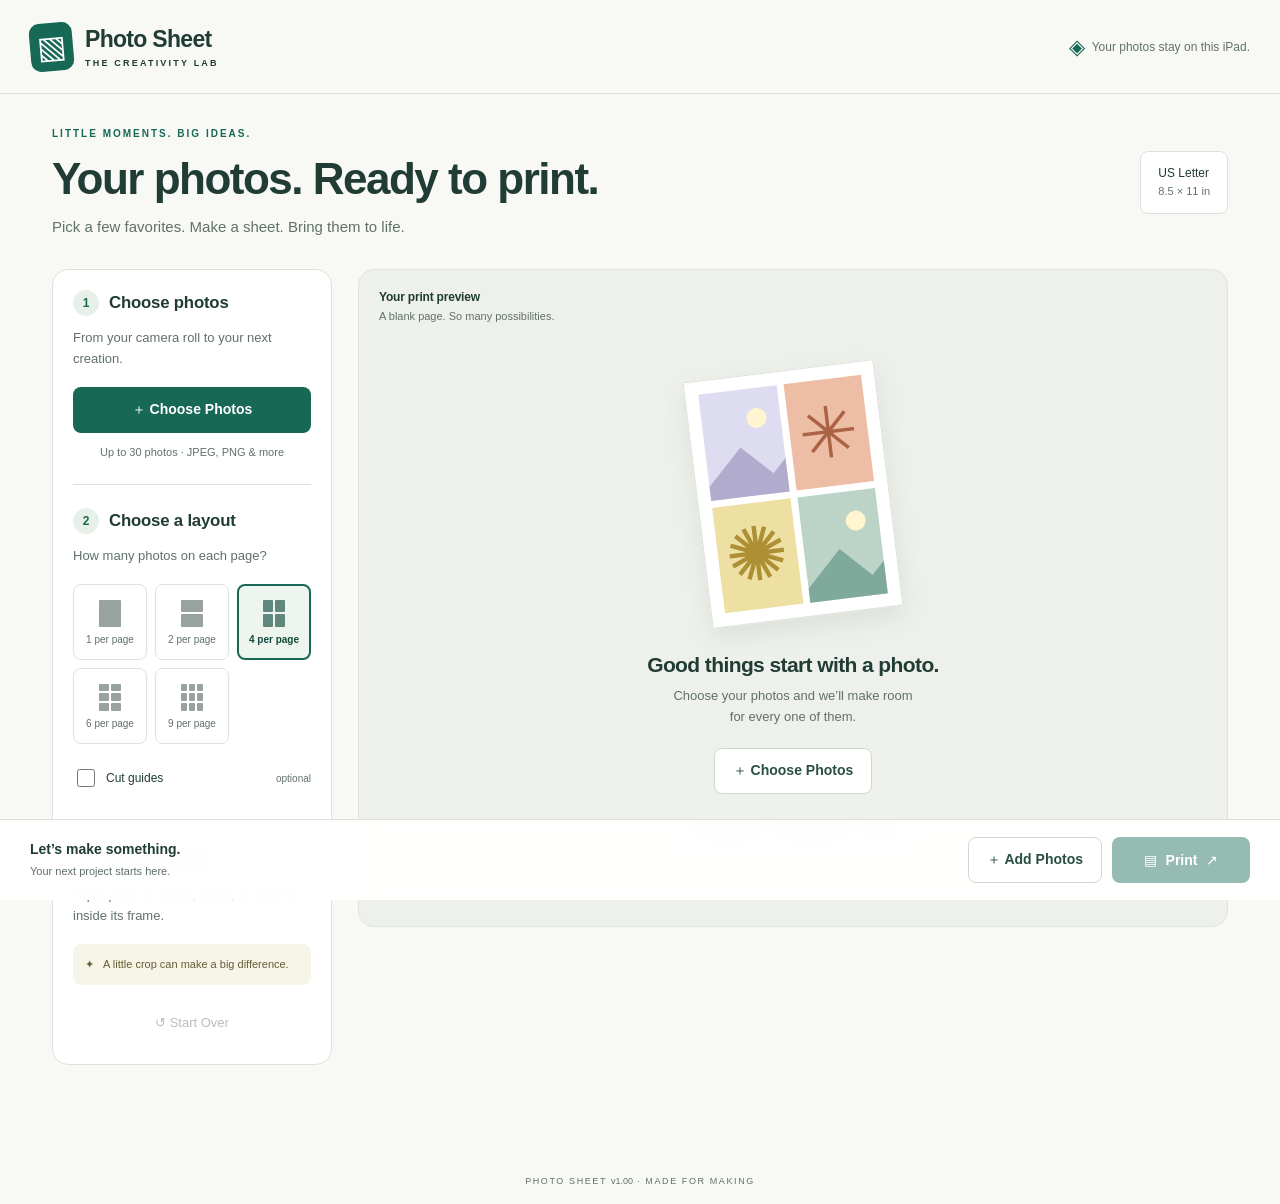
==== index.html @ 9c97450d "feat: Add private photo sheets for iPad printing - Add five Letter layouts with touch cropping, rota" ====
<!doctype html>
<html lang="en">
  <head>
    <meta charset="utf-8" />
    <meta name="viewport" content="width=device-width, initial-scale=1" />
    <meta name="theme-color" content="#176855" />
    <meta
      name="description"
      content="Pick your photos, make a sheet, and print. A private photo printing tool for the Creativity Lab."
    />
    <meta name="apple-mobile-web-app-capable" content="yes" />
    <meta name="apple-mobile-web-app-title" content="Photo Sheet" />
    <title>Photo Sheet · v1.00</title>
    <link rel="icon" href="icons/icon.svg" type="image/svg+xml" />
    <link rel="apple-touch-icon" href="icons/icon-192.png" />
    <link rel="manifest" href="manifest.webmanifest" />
    <link rel="stylesheet" href="style_v1.00.css" />
    <script type="module" src="app_v1.00.js"></script>
  </head>
  <body>
    <header class="app-header screen-only">
      <a class="brand" href="./" aria-label="Photo Sheet home"
        ><span class="brand-mark" aria-hidden="true">▧</span
        ><span
          >Photo Sheet<span class="brand-sub">THE CREATIVITY LAB</span></span
        ></a
      >
      <span class="privacy"
        ><span aria-hidden="true">◈</span> Your photos stay on this iPad.</span
      >
    </header>
    <main>
      <section class="intro screen-only">
        <div>
          <p class="eyebrow">LITTLE MOMENTS. BIG IDEAS.</p>
          <h1>Your photos. Ready to print.</h1>
          <p>Pick a few favorites. Make a sheet. Bring them to life.</p>
        </div>
        <span class="paper-badge">US Letter <span>8.5 × 11 in</span></span>
      </section>
      <div class="workspace">
        <aside class="controls screen-only" aria-label="Make your photo sheet">
          <section class="control-section">
            <h2><span class="step">1</span> Choose photos</h2>
            <p>From your camera roll to your next creation.</p>
            <button id="choose" class="button primary full">
              ＋ Choose Photos</button
            ><input
              id="photo-input"
              type="file"
              accept="image/*"
              multiple
              hidden
            />
            <p id="photo-count" class="small">
              Up to 30 photos · JPEG, PNG & more
            </p>
          </section>
          <section class="control-section">
            <h2><span class="step">2</span> Choose a layout</h2>
            <p>How many photos on each page?</p>
            <div
              id="layouts"
              class="layout-options"
              role="group"
              aria-label="Photos per page"
            ></div>
            <label class="toggle"
              ><input id="cut-guides" type="checkbox" /><span>Cut guides</span
              ><span class="optional">optional</span></label
            >
          </section>
          <section class="control-section last">
            <h2><span class="step">3</span> Make it yours</h2>
            <p>Tap a photo to rotate, zoom, or move it inside its frame.</p>
            <div class="tip">
              <span aria-hidden="true">✦</span
              ><span>A little crop can make a big difference.</span>
            </div>
          </section>
          <button id="reset" class="text-button full" disabled>
            ↺ Start Over
          </button>
        </aside>
        <section class="preview-area" aria-label="Print preview">
          <div class="preview-heading screen-only">
            <h2>Your print preview</h2>
            <span id="page-count">A blank page. So many possibilities.</span>
          </div>
          <div id="empty" class="empty-state screen-only">
            <div class="sample-sheet" aria-hidden="true">
              <div class="sample-photo lavender">
                <span class="sun"></span><span class="mountain"></span>
              </div>
              <div class="sample-photo peach">
                <span class="flower">✳</span>
              </div>
              <div class="sample-photo gold">
                <span class="scribble">✺</span>
              </div>
              <div class="sample-photo mint">
                <span class="sun"></span><span class="mountain"></span>
              </div>
            </div>
            <h2>Good things start with a photo.</h2>
            <p>
              Choose your photos and we’ll make room<br />for every one of them.
            </p>
            <button id="empty-choose" class="button secondary">
              ＋ Choose Photos
            </button>
            <div class="mini-steps">
              <span>1. Pick photos</span><span>2. Pick a layout</span
              ><span>3. Print</span>
            </div>
          </div>
          <div id="pages"></div>
          <p id="preview-note" class="preview-note screen-only" hidden>
            Tap any photo to adjust it. Blank spaces won’t print.
          </p>
        </section>
      </div>
      <p
        id="status"
        class="status screen-only"
        role="status"
        aria-live="polite"
      ></p>
    </main>
    <footer class="bottom-bar screen-only">
      <div>
        <strong id="ready-label">Let’s make something.</strong
        ><span id="ready-detail">Your next project starts here.</span>
      </div>
      <div class="footer-actions">
        <button id="add" class="button secondary">＋ Add Photos</button
        ><button id="print" class="button primary" disabled>
          <span aria-hidden="true">▤</span> Print
          <span aria-hidden="true">↗</span>
        </button>
      </div>
    </footer>
    <div class="version screen-only">
      PHOTO SHEET <span>v1.00</span> · MADE FOR MAKING
    </div>
    <dialog
      id="editor"
      aria-labelledby="editor-title"
      aria-describedby="editor-help"
    >
      <div class="editor-header">
        <div>
          <p class="eyebrow">MAKE IT YOURS</p>
          <h2 id="editor-title">Adjust photo</h2>
        </div>
        <button id="done" class="button primary" autofocus>Done ✓</button>
      </div>
      <p id="editor-help">
        Drag to move. Pinch to zoom. Or use the buttons below.
      </p>
      <div class="editor-stage">
        <div
          id="edit-frame"
          class="photo-frame"
          tabindex="0"
          role="img"
          aria-label="Photo crop. Use arrow keys to move the photo; plus or minus to zoom."
        ></div>
      </div>
      <div class="edit-tools">
        <button id="rotate" class="button secondary">↻ Rotate</button>
        <div class="zoom-controls">
          <button id="zoom-out" class="button secondary" aria-label="Zoom out">
            −</button
          ><label for="zoom">Zoom <output id="zoom-value">100%</output></label
          ><input
            id="zoom"
            type="range"
            min="1"
            max="4"
            step="0.05"
            value="1"
          /><button id="zoom-in" class="button secondary" aria-label="Zoom in">
            ＋
          </button>
        </div>
      </div>
      <div
        class="pan-controls"
        role="group"
        aria-label="Move photo inside frame"
      >
        <span>Move photo</span
        ><button
          class="button secondary"
          data-pan="-1,0"
          aria-label="Move photo left"
        >
          ←</button
        ><button
          class="button secondary"
          data-pan="0,-1"
          aria-label="Move photo up"
        >
          ↑</button
        ><button
          class="button secondary"
          data-pan="0,1"
          aria-label="Move photo down"
        >
          ↓</button
        ><button
          class="button secondary"
          data-pan="1,0"
          aria-label="Move photo right"
        >
          →
        </button>
      </div>
      <div class="editor-bottom">
        <div class="order-controls">
          <span id="order-label">Photo 1</span
          ><button id="earlier" class="button secondary">← Earlier</button
          ><button id="later" class="button secondary">Later →</button>
        </div>
        <button id="reset-crop" class="text-button">Reset crop</button
        ><button id="remove" class="text-button danger">⌫ Remove photo</button>
      </div>
    </dialog>
    <dialog id="reset-dialog" aria-labelledby="reset-title">
      <h2 id="reset-title">Start a new sheet?</h2>
      <p>
        This clears the photos and edits from this sheet.<br />Your original
        photos stay in your library.
      </p>
      <div class="confirm-actions">
        <button id="cancel-reset" class="button secondary" autofocus>
          Keep my sheet</button
        ><button id="confirm-reset" class="button primary">Start Over</button>
      </div>
    </dialog>
    <noscript
      ><p class="status">
        Turn on JavaScript in Safari to make a photo sheet.
      </p></noscript
    >
  </body>
</html>
---- style_v1.00.css ----
:root {
  font-family:
    ui-sans-serif,
    -apple-system,
    BlinkMacSystemFont,
    "Segoe UI",
    sans-serif;
  color: #203c35;
  background: #f8f9f5;
  font-synthesis: none;
  --accent: #176855;
  --muted: #61706a;
  --line: #dce3dc;
}
* {
  box-sizing: border-box;
}
body {
  margin: 0;
}
button,
input {
  font: inherit;
}
button,
a,
input {
  -webkit-tap-highlight-color: transparent;
}
button {
  cursor: pointer;
}
button:disabled {
  cursor: default;
  opacity: 0.45;
}
button:focus-visible,
a:focus-visible,
input:focus-visible,
[tabindex]:focus-visible {
  outline: 3px solid #98680a;
  outline-offset: 4px;
}
button {
  touch-action: manipulation;
}
h1,
h2,
p {
  margin-top: 0;
}
h1 {
  font-size: clamp(1.9rem, 3.6vw, 2.75rem);
  letter-spacing: -1.5px;
  margin-bottom: 12px;
  line-height: 1.12;
}
h2 {
  font-size: 1.05rem;
  letter-spacing: -0.2px;
}
p {
  line-height: 1.6;
  color: var(--muted);
}
[hidden] {
  display: none !important;
}
.app-header {
  height: 94px;
  max-width: 1320px;
  margin: auto;
  padding: 0 42px;
  display: flex;
  align-items: center;
  justify-content: space-between;
  border-bottom: 1px solid var(--line);
}
.brand {
  display: flex;
  gap: 12px;
  align-items: center;
  color: inherit;
  text-decoration: none;
  font-size: 23px;
  font-weight: 750;
  letter-spacing: -0.7px;
}
.brand-mark {
  width: 43px;
  height: 48px;
  border-radius: 10px;
  background: var(--accent);
  color: white;
  display: grid;
  place-items: center;
  font-size: 31px;
  transform: rotate(-5deg);
}
.brand-sub {
  display: block;
  font-size: 9px;
  letter-spacing: 2.2px;
  margin-top: 5px;
  font-weight: 650;
}
.privacy {
  font-size: 12px;
  color: var(--muted);
  display: flex;
  gap: 7px;
  align-items: center;
}
.privacy > span {
  color: var(--accent);
  font-size: 21px;
}
main {
  max-width: 1236px;
  margin: auto;
  padding: 42px 0 0;
}
.intro {
  display: flex;
  justify-content: space-between;
  align-items: center;
  margin-bottom: 30px;
}
.intro p:last-child {
  margin-bottom: 0;
  font-size: 15px;
}
.eyebrow {
  font-size: 10px;
  font-weight: 750;
  letter-spacing: 2px;
  color: var(--accent);
  margin-bottom: 12px;
}
.paper-badge {
  font-size: 12px;
  border: 1px solid var(--line);
  padding: 12px 17px;
  border-radius: 8px;
  background: white;
  line-height: 1.6;
}
.paper-badge span {
  display: block;
  color: var(--muted);
  font-size: 11px;
}
.workspace {
  display: grid;
  grid-template-columns: 300px minmax(0, 1fr);
  gap: 26px;
  align-items: start;
}
.controls {
  background: white;
  border: 1px solid var(--line);
  border-radius: 16px;
  padding: 24px;
}
.control-section {
  border-bottom: 1px solid var(--line);
  padding-bottom: 23px;
  margin-bottom: 23px;
}
.control-section h2 {
  display: flex;
  align-items: center;
  gap: 10px;
  margin-bottom: 12px;
}
.step {
  background: #e7f1e9;
  color: var(--accent);
  border-radius: 50%;
  width: 26px;
  height: 26px;
  display: inline-grid;
  place-items: center;
  font-size: 12px;
}
.control-section p {
  font-size: 13px;
  margin-bottom: 17px;
}
.button {
  border: 1px solid transparent;
  min-height: 46px;
  border-radius: 8px;
  padding: 11px 18px;
  font-weight: 650;
  font-size: 14px;
  display: inline-flex;
  align-items: center;
  justify-content: center;
  gap: 9px;
}
.primary {
  color: white;
  background: var(--accent);
}
.primary:hover:not(:disabled) {
  background: #0e5343;
}
.secondary {
  background: white;
  color: #294e42;
  border-color: #cdd9d1;
}
.secondary:hover:not(:disabled) {
  background: #f0f6f0;
}
.full {
  width: 100%;
}
.small {
  font-size: 11px !important;
  text-align: center;
  margin: 11px 0 0 !important;
}
.layout-options {
  display: grid;
  grid-template-columns: repeat(3, 1fr);
  gap: 8px;
}
.layout-option {
  border: 1px solid #dce3dc;
  border-radius: 8px;
  background: white;
  color: var(--muted);
  min-height: 76px;
  font-size: 10px;
  padding: 10px 3px;
  display: flex;
  flex-direction: column;
  gap: 7px;
  align-items: center;
  justify-content: center;
}
.layout-option[aria-pressed="true"] {
  border: 2px solid var(--accent);
  background: #edf5ee;
  color: #124b3d;
  font-weight: 750;
  padding: 9px 2px;
}
.layout-icon {
  display: grid;
  width: 22px;
  height: 27px;
  gap: 2px;
}
.layout-icon i {
  background: currentColor;
  opacity: 0.65;
  border-radius: 1px;
}
.toggle {
  display: flex;
  align-items: center;
  gap: 8px;
  min-height: 44px;
  margin-top: 12px;
  font-size: 12px;
  cursor: pointer;
}
.toggle input {
  accent-color: var(--accent);
  width: 18px;
  height: 18px;
}
.optional {
  margin-left: auto;
  color: var(--muted);
  font-size: 10px;
}
.last {
  border-bottom: 0;
  margin-bottom: 5px;
  padding-bottom: 10px;
}
.tip {
  background: #f7f4e8;
  padding: 12px;
  border-radius: 8px;
  font-size: 11px;
  color: #665c36;
  display: flex;
  gap: 9px;
  line-height: 1.6;
}
.text-button {
  border: 0;
  background: transparent;
  color: var(--muted);
  min-height: 44px;
  padding: 10px;
  font-size: 13px;
}
.text-button:hover {
  color: var(--accent);
  text-decoration: underline;
}
.preview-area {
  background: #eef1eb;
  border: 1px solid #e0e5dd;
  border-radius: 16px;
  padding: 22px 28px;
  min-height: 666px;
}
.preview-heading {
  display: flex;
  justify-content: space-between;
  align-items: center;
  gap: 12px;
  margin-bottom: 18px;
}
.preview-heading h2 {
  font-size: 12px;
  margin: 0;
}
.preview-heading > span {
  font-size: 11px;
  color: var(--muted);
}
.empty-state {
  text-align: center;
  padding-top: 25px;
}
.sample-sheet {
  margin: 5px auto 35px;
  background: white;
  width: 192px;
  height: 248px;
  padding: 13px;
  display: grid;
  grid-template-columns: 1fr 1fr;
  grid-template-rows: 1fr 1fr;
  gap: 7px;
  transform: rotate(-7deg);
  box-shadow: 0 10px 25px #284d3c18;
  border: 1px solid #dde2d9;
}
.sample-photo {
  position: relative;
  overflow: hidden;
  display: grid;
  place-items: center;
}
.lavender {
  background: #dedcf0;
  color: #b1accd;
}
.peach {
  background: #edbea5;
  color: #ab6245;
}
.gold {
  background: #eee0a3;
  color: #ad8f36;
}
.mint {
  background: #bbd4c7;
  color: #7fa99a;
}
.sun {
  position: absolute;
  width: 20px;
  height: 20px;
  border-radius: 50%;
  background: #fff5d1;
  top: 19%;
  right: 17%;
}
.mountain {
  width: 95px;
  height: 95px;
  position: absolute;
  background: currentColor;
  transform: rotate(45deg);
  bottom: -65px;
  left: -12px;
  box-shadow: 42px -25px 0 0 currentColor;
}
.flower {
  font-size: 71px;
  line-height: 1;
}
.scribble {
  font-size: 75px;
  line-height: 1;
}
.empty-state h2 {
  font-size: 21px;
  letter-spacing: -0.6px;
  margin-bottom: 9px;
}
.empty-state p {
  font-size: 13px;
  margin-bottom: 20px;
}
.mini-steps {
  display: flex;
  justify-content: center;
  gap: 20px;
  font-size: 10px;
  color: var(--muted);
  margin: 28px 0 15px;
}
.sheet-wrapper {
  max-width: 680px;
  margin: 0 auto 24px;
}
.page-label {
  font-size: 11px;
  color: var(--muted);
  margin: 16px 0 9px;
  display: flex;
  justify-content: space-between;
}
.sheet {
  position: relative;
  width: 100%;
  aspect-ratio: 8.5/11;
  background: white;
  box-shadow: 0 3px 15px #263c301a;
}
.photo-frame {
  position: absolute;
  overflow: hidden;
  background: transparent;
  border: 0;
  padding: 0;
  border-radius: 0;
  isolation: isolate;
}
.sheet .photo-frame {
  background: #f0f1ee;
  cursor: pointer;
}
.sheet .photo-frame:hover {
  outline: 3px solid var(--accent);
  outline-offset: 2px;
  z-index: 1;
}
.photo-frame img {
  position: absolute;
  max-width: none;
  object-fit: fill;
  transform-origin: center;
  user-select: none;
  -webkit-user-select: none;
  -webkit-user-drag: none;
  pointer-events: none;
  image-orientation: from-image;
}
.photo-number {
  position: absolute;
  bottom: 8px;
  left: 8px;
  background: #153c32e8;
  color: white;
  font-size: 11px;
  padding: 4px 7px;
  border-radius: 5px;
  pointer-events: none;
}
.cut-guide {
  position: absolute;
  pointer-events: none;
  border: 0;
  border-color: #a1a1a1;
  border-style: dashed;
}
.preview-note {
  text-align: center;
  font-size: 11px;
  margin: 5px 0;
}
.status {
  font-size: 13px;
  min-height: 22px;
  margin: 14px 0;
  padding: 0 8px;
}
.status:empty {
  min-height: 0;
  margin: 12px 0;
}
.bottom-bar {
  position: sticky;
  bottom: 0;
  z-index: 5;
  background: #fffffff2;
  backdrop-filter: blur(12px);
  border-top: 1px solid var(--line);
  padding: 17px max(30px, calc((100vw - 1236px) / 2));
  display: flex;
  align-items: center;
  justify-content: space-between;
  gap: 15px;
  padding-bottom: max(17px, env(safe-area-inset-bottom));
}
.bottom-bar strong {
  display: block;
  font-size: 14px;
  margin-bottom: 4px;
}
.bottom-bar span:not(button span) {
  font-size: 11px;
  color: var(--muted);
}
.footer-actions {
  display: flex;
  gap: 10px;
}
.footer-actions #print {
  min-width: 138px;
}
.version {
  text-align: center;
  font-size: 9px;
  color: var(--muted);
  letter-spacing: 1.6px;
  padding: 18px;
}
.version span {
  letter-spacing: 0;
}
dialog {
  border: 1px solid var(--line);
  border-radius: 18px;
  padding: 25px;
  color: #203c35;
  background: #fbfcf9;
  width: min(760px, calc(100% - 24px));
  max-height: calc(100dvh - 24px);
  overflow: auto;
  box-shadow: 0 20px 90px #142d3533;
}
dialog::backdrop {
  background: #102f2ba6;
  backdrop-filter: blur(4px);
}
.editor-header {
  display: flex;
  justify-content: space-between;
  align-items: center;
  gap: 12px;
}
.editor-header h2 {
  font-size: 24px;
  margin: 0;
}
.editor-header .eyebrow {
  margin-bottom: 6px;
}
#editor-help {
  font-size: 12px;
  margin: 12px 0;
}
.editor-stage {
  height: 330px;
  display: flex;
  justify-content: center;
  align-items: center;
  background: #e8ede6;
  border-radius: 10px;
  padding: 14px;
}
#edit-frame {
  position: relative;
  touch-action: none;
  background: #fff;
  box-shadow: 0 1px 8px #1233;
  cursor: grab;
}
#edit-frame:active {
  cursor: grabbing;
}
.edit-tools {
  display: flex;
  align-items: center;
  gap: 16px;
  margin-top: 16px;
  flex-wrap: wrap;
}
.zoom-controls {
  display: flex;
  align-items: center;
  gap: 10px;
  flex: 1;
}
.zoom-controls label {
  font-size: 11px;
  min-width: 42px;
}
.zoom-controls output {
  display: block;
  color: var(--muted);
}
#zoom {
  width: 100%;
  min-width: 60px;
  height: 44px;
  accent-color: var(--accent);
}
.pan-controls {
  display: flex;
  gap: 7px;
  align-items: center;
  margin: 12px 0;
  font-size: 12px;
}
.pan-controls > span {
  margin-right: 8px;
}
.pan-controls button {
  padding: 8px;
  min-width: 44px;
}
.editor-bottom {
  border-top: 1px solid var(--line);
  padding-top: 14px;
  display: flex;
  align-items: center;
  gap: 8px;
  flex-wrap: wrap;
}
.order-controls {
  display: flex;
  align-items: center;
  gap: 7px;
  margin-right: auto;
}
.order-controls > span {
  font-size: 11px;
}
.order-controls .button {
  font-size: 12px;
  padding: 10px;
}
.danger {
  color: #a03730;
}
.confirm-actions {
  display: flex;
  justify-content: flex-end;
  gap: 10px;
}
#reset-dialog {
  max-width: 470px;
}
#reset-dialog h2 {
  font-size: 23px;
}
#reset-dialog p {
  font-size: 14px;
}
@media (max-width: 1300px) {
  main {
    padding: 32px 30px 0;
  }
  .app-header {
    padding: 0 30px;
  }
  .workspace {
    grid-template-columns: 280px minmax(0, 1fr);
  }
  .controls {
    padding: 20px;
  }
  .preview-area {
    padding: 20px;
    min-height: 658px;
  }
  .preview-heading {
    align-items: flex-start;
    flex-direction: column;
    gap: 6px;
  }
}
@media (max-width: 760px) {
  .app-header {
    height: 80px;
    padding: 0 20px;
  }
  .brand {
    font-size: 21px;
  }
  .privacy {
    max-width: 135px;
    line-height: 1.5;
    font-size: 10px;
  }
  .privacy > span {
    display: none;
  }
  main {
    padding: 28px 16px 0;
  }
  .intro {
    margin-bottom: 24px;
  }
  .paper-badge {
    display: none;
  }
  .intro p:last-child {
    font-size: 13px;
  }
  .workspace {
    grid-template-columns: 1fr;
    gap: 18px;
  }
  .controls {
    padding: 20px;
  }
  .control-section {
    margin-bottom: 18px;
    padding-bottom: 18px;
  }
  .control-section.last {
    display: none;
  }
  .layout-options {
    grid-template-columns: repeat(5, 1fr);
  }
  .layout-option {
    font-size: 10px;
  }
  .toggle {
    margin-bottom: -10px;
  }
  .preview-area {
    min-height: 520px;
    padding: 18px;
  }
  .preview-heading {
    flex-direction: row;
  }
  .preview-heading > span {
    text-align: right;
    max-width: 145px;
  }
  .empty-state {
    padding-top: 5px;
  }
  .sample-sheet {
    width: 148px;
    height: 192px;
    margin-bottom: 25px;
  }
  .empty-state h2 {
    font-size: 19px;
  }
  .mini-steps {
    gap: 12px;
  }
  .bottom-bar {
    padding: 13px 16px;
    padding-bottom: max(13px, env(safe-area-inset-bottom));
  }
  .bottom-bar > div:first-child {
    display: none;
  }
  .footer-actions {
    width: 100%;
  }
  .footer-actions .button {
    flex: 1;
  }
  .version {
    font-size: 8px;
  }
  .editor-stage {
    height: 280px;
  }
  dialog {
    padding: 18px;
  }
  .zoom-controls {
    gap: 7px;
  }
  .zoom-controls .button {
    padding: 10px;
  }
  .edit-tools {
    gap: 10px;
  }
  .order-controls {
    width: 100%;
    justify-content: space-between;
  }
  .editor-bottom .text-button {
    flex: 1;
  }
  .pan-controls {
    justify-content: center;
  }
  .pan-controls > span {
    font-size: 11px;
  }
  .editor-header h2 {
    font-size: 21px;
  }
}
@media (max-height: 650px) and (min-width: 761px) {
  .editor-stage {
    height: 230px;
  }
  dialog {
    padding: 18px;
  }
  .editor-header h2 {
    font-size: 20px;
  }
  .pan-controls {
    margin: 8px 0;
  }
  .editor-bottom {
    padding-top: 8px;
  }
}
@page {
  size: letter portrait;
  margin: 0;
}
@media print {
  html,
  body {
    margin: 0 !important;
    padding: 0 !important;
    width: 8.5in;
    background: white !important;
  }
  body {
    color: black;
    print-color-adjust: exact;
    -webkit-print-color-adjust: exact;
  }
  .screen-only,
  dialog,
  dialog::backdrop,
  noscript {
    display: none !important;
  }
  main,
  .workspace,
  .preview-area,
  #pages {
    display: block !important;
    width: 8.5in !important;
    max-width: none !important;
    margin: 0 !important;
    padding: 0 !important;
    border: 0 !important;
    border-radius: 0 !important;
    background: white !important;
    box-shadow: none !important;
  }
  .sheet-wrapper {
    display: block;
    width: 8.5in;
    height: 11in;
    margin: 0 !important;
    max-width: none;
    break-inside: avoid;
    page-break-inside: avoid;
    break-after: page;
    page-break-after: always;
  }
  .sheet-wrapper:last-child {
    break-after: auto;
    page-break-after: auto;
  }
  .sheet {
    width: 8.5in;
    height: 11in;
    aspect-ratio: auto;
    box-shadow: none;
    margin: 0;
    overflow: hidden;
  }
  .sheet .photo-frame {
    background: transparent;
    outline: none !important;
    box-shadow: none;
  }
  .photo-frame img {
    visibility: visible;
  }
  .cut-guide {
    border-color: #888;
  }
}
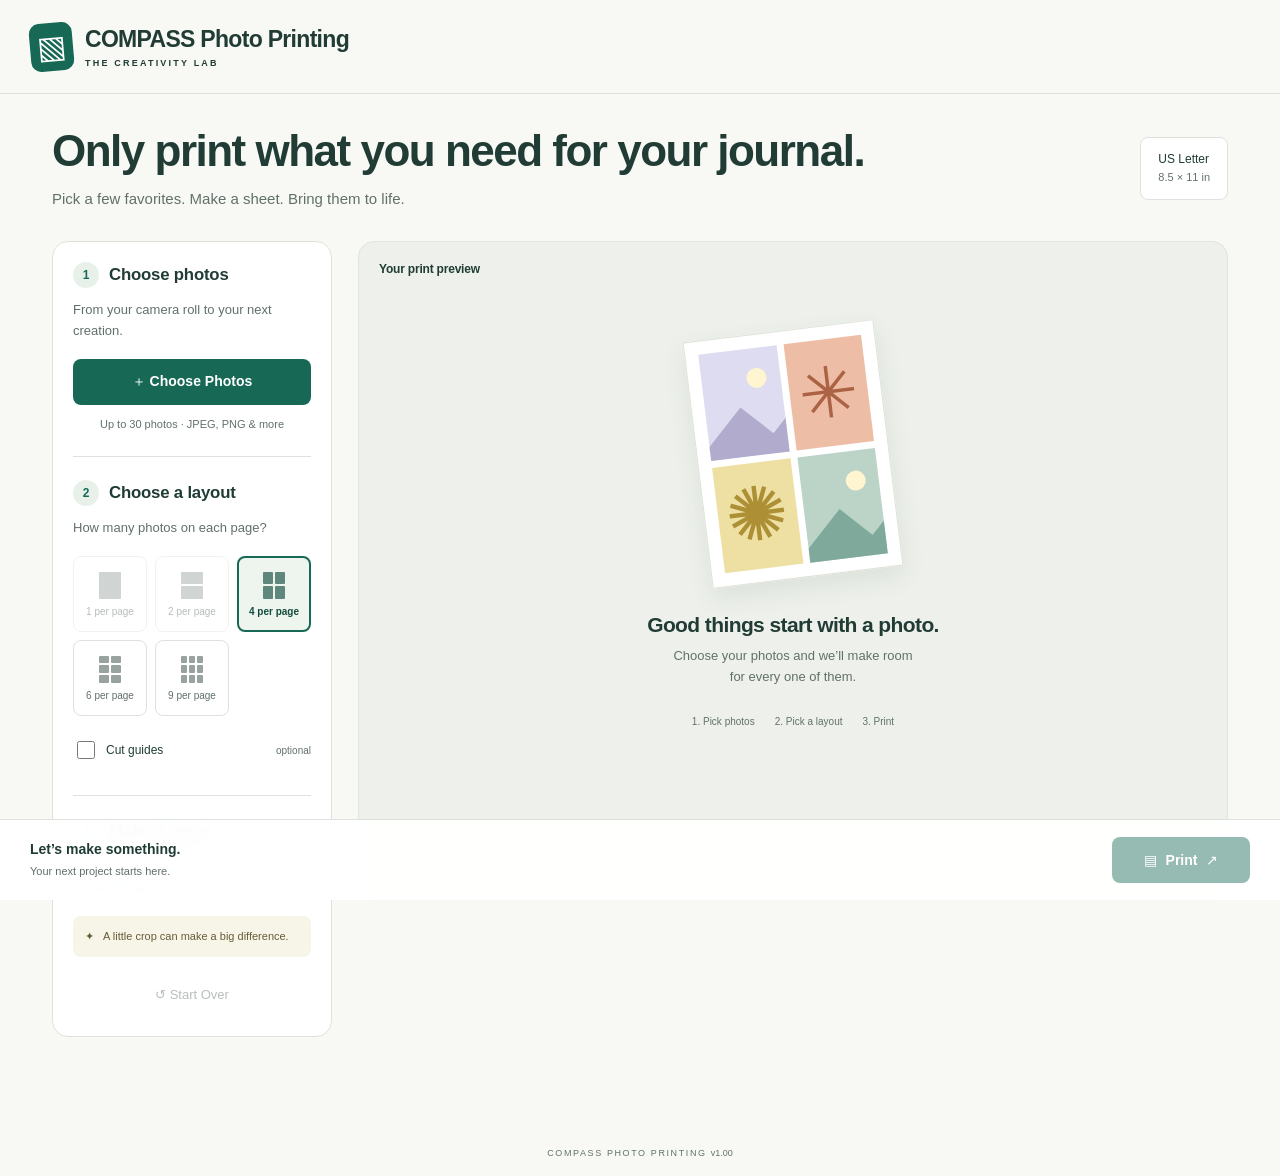
==== commit a26f1765: "ui: Simplify COMPASS photo printing for journals - Rename the app and emphasize printing only what s" ====
--- a/index.html
+++ b/index.html
@@ -9,8 +9,8 @@
       content="Pick your photos, make a sheet, and print. A private photo printing tool for the Creativity Lab."
     />
     <meta name="apple-mobile-web-app-capable" content="yes" />
-    <meta name="apple-mobile-web-app-title" content="Photo Sheet" />
-    <title>Photo Sheet · v1.00</title>
+    <meta name="apple-mobile-web-app-title" content="COMPASS Photo Printing" />
+    <title>COMPASS Photo Printing · v1.00</title>
     <link rel="icon" href="icons/icon.svg" type="image/svg+xml" />
     <link rel="apple-touch-icon" href="icons/icon-192.png" />
     <link rel="manifest" href="manifest.webmanifest" />
@@ -19,21 +19,18 @@
   </head>
   <body>
     <header class="app-header screen-only">
-      <a class="brand" href="./" aria-label="Photo Sheet home"
+      <a class="brand" href="./" aria-label="COMPASS Photo Printing home"
         ><span class="brand-mark" aria-hidden="true">▧</span
         ><span
-          >Photo Sheet<span class="brand-sub">THE CREATIVITY LAB</span></span
+          >COMPASS Photo Printing<span class="brand-sub">THE CREATIVITY LAB</span
+          ></span
         ></a
-      >
-      <span class="privacy"
-        ><span aria-hidden="true">◈</span> Your photos stay on this iPad.</span
       >
     </header>
     <main>
       <section class="intro screen-only">
         <div>
-          <p class="eyebrow">LITTLE MOMENTS. BIG IDEAS.</p>
-          <h1>Your photos. Ready to print.</h1>
+          <h1>Only print what you need for your journal.</h1>
           <p>Pick a few favorites. Make a sheet. Bring them to life.</p>
         </div>
         <span class="paper-badge">US Letter <span>8.5 × 11 in</span></span>
@@ -85,7 +82,7 @@
         <section class="preview-area" aria-label="Print preview">
           <div class="preview-heading screen-only">
             <h2>Your print preview</h2>
-            <span id="page-count">A blank page. So many possibilities.</span>
+            <span id="page-count"></span>
           </div>
           <div id="empty" class="empty-state screen-only">
             <div class="sample-sheet" aria-hidden="true">
@@ -106,9 +103,6 @@
             <p>
               Choose your photos and we’ll make room<br />for every one of them.
             </p>
-            <button id="empty-choose" class="button secondary">
-              ＋ Choose Photos
-            </button>
             <div class="mini-steps">
               <span>1. Pick photos</span><span>2. Pick a layout</span
               ><span>3. Print</span>
@@ -133,15 +127,14 @@
         ><span id="ready-detail">Your next project starts here.</span>
       </div>
       <div class="footer-actions">
-        <button id="add" class="button secondary">＋ Add Photos</button
-        ><button id="print" class="button primary" disabled>
+        <button id="print" class="button primary" disabled>
           <span aria-hidden="true">▤</span> Print
           <span aria-hidden="true">↗</span>
         </button>
       </div>
     </footer>
     <div class="version screen-only">
-      PHOTO SHEET <span>v1.00</span> · MADE FOR MAKING
+      COMPASS PHOTO PRINTING <span>v1.00</span>
     </div>
     <dialog
       id="editor"
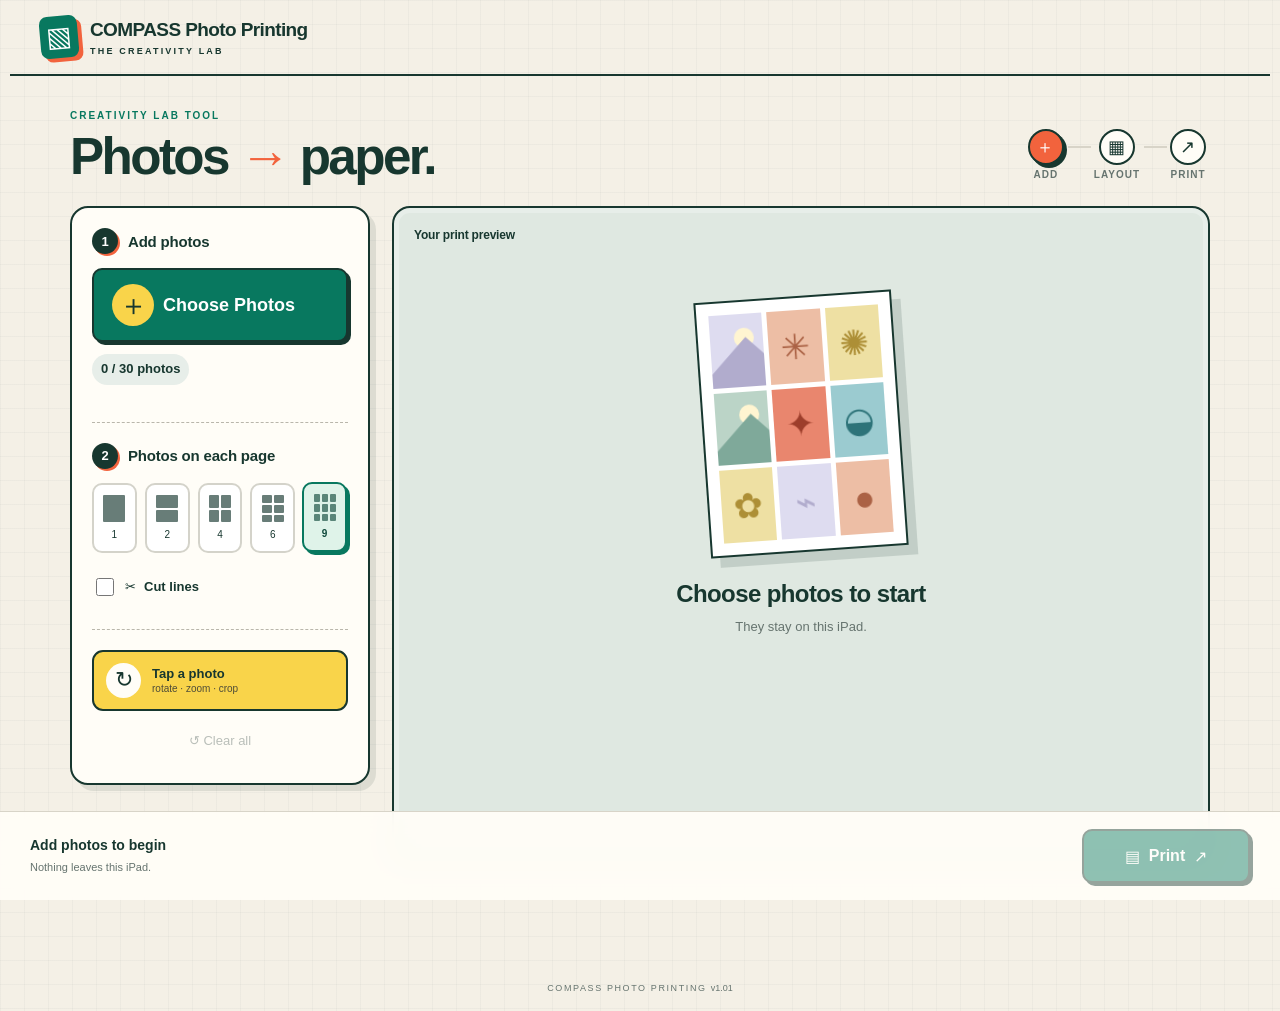
==== commit 6fb7ad1f: "ui: Make photo printing clear for students" ====
--- a/index.html
+++ b/index.html
@@ -10,7 +10,7 @@
     />
     <meta name="apple-mobile-web-app-capable" content="yes" />
     <meta name="apple-mobile-web-app-title" content="COMPASS Photo Printing" />
-    <title>COMPASS Photo Printing · v1.00</title>
+    <title>COMPASS Photo Printing · v1.01</title>
     <link rel="icon" href="icons/icon.svg" type="image/svg+xml" />
     <link rel="apple-touch-icon" href="icons/icon-192.png" />
     <link rel="manifest" href="manifest.webmanifest" />
@@ -30,18 +30,22 @@
     <main>
       <section class="intro screen-only">
         <div>
-          <h1>Only print what you need for your journal.</h1>
-          <p>Pick a few favorites. Make a sheet. Bring them to life.</p>
-        </div>
-        <span class="paper-badge">US Letter <span>8.5 × 11 in</span></span>
+          <p class="eyebrow">CREATIVITY LAB TOOL</p>
+          <h1>Photos <span aria-hidden="true">→</span> paper.</h1>
+        </div>
+        <ol class="journey" aria-label="Three steps: add photos, choose a layout, then print">
+          <li class="current"><b aria-hidden="true">＋</b><span>Add</span></li>
+          <li><b aria-hidden="true">▦</b><span>Layout</span></li>
+          <li><b aria-hidden="true">↗</b><span>Print</span></li>
+        </ol>
       </section>
       <div class="workspace">
         <aside class="controls screen-only" aria-label="Make your photo sheet">
-          <section class="control-section">
-            <h2><span class="step">1</span> Choose photos</h2>
-            <p>From your camera roll to your next creation.</p>
+          <section class="control-section choose-section">
+            <h2><span class="step">1</span> Add photos</h2>
             <button id="choose" class="button primary full">
-              ＋ Choose Photos</button
+              <span class="button-icon" aria-hidden="true">＋</span>
+              <span>Choose Photos</span></button
             ><input
               id="photo-input"
               type="file"
@@ -49,13 +53,10 @@
               multiple
               hidden
             />
-            <p id="photo-count" class="small">
-              Up to 30 photos · JPEG, PNG & more
-            </p>
+            <p id="photo-count" class="photo-count">0 / 30 photos</p>
           </section>
           <section class="control-section">
-            <h2><span class="step">2</span> Choose a layout</h2>
-            <p>How many photos on each page?</p>
+            <h2><span class="step">2</span> Photos on each page</h2>
             <div
               id="layouts"
               class="layout-options"
@@ -63,20 +64,16 @@
               aria-label="Photos per page"
             ></div>
             <label class="toggle"
-              ><input id="cut-guides" type="checkbox" /><span>Cut guides</span
-              ><span class="optional">optional</span></label
+              ><input id="cut-guides" type="checkbox" /><span aria-hidden="true">✂</span
+              ><span>Cut lines</span></label
             >
           </section>
-          <section class="control-section last">
-            <h2><span class="step">3</span> Make it yours</h2>
-            <p>Tap a photo to rotate, zoom, or move it inside its frame.</p>
-            <div class="tip">
-              <span aria-hidden="true">✦</span
-              ><span>A little crop can make a big difference.</span>
-            </div>
+          <section class="adjust-cue">
+            <span class="adjust-icon" aria-hidden="true">↻</span>
+            <span><strong>Tap a photo</strong><small>rotate · zoom · crop</small></span>
           </section>
           <button id="reset" class="text-button full" disabled>
-            ↺ Start Over
+            ↺ Clear all
           </button>
         </aside>
         <section class="preview-area" aria-label="Print preview">
@@ -98,15 +95,15 @@
               <div class="sample-photo mint">
                 <span class="sun"></span><span class="mountain"></span>
               </div>
+              <div class="sample-photo coral"><span class="flower">✦</span></div>
+              <div class="sample-photo blue"><span class="scribble">◒</span></div>
+              <div class="sample-photo gold"><span class="flower">✿</span></div>
+              <div class="sample-photo lavender"><span class="scribble">⌁</span></div>
+              <div class="sample-photo peach"><span class="flower">●</span></div>
             </div>
-            <h2>Good things start with a photo.</h2>
-            <p>
-              Choose your photos and we’ll make room<br />for every one of them.
-            </p>
-            <div class="mini-steps">
-              <span>1. Pick photos</span><span>2. Pick a layout</span
-              ><span>3. Print</span>
-            </div>
+            <div class="empty-arrow" aria-hidden="true">↖</div>
+            <h2>Choose photos to start</h2>
+            <p>They stay on this iPad.</p>
           </div>
           <div id="pages"></div>
           <p id="preview-note" class="preview-note screen-only" hidden>
@@ -121,6 +118,36 @@
         aria-live="polite"
       ></p>
     </main>
+    <div
+      id="preparing"
+      class="preparing-overlay screen-only"
+      role="dialog"
+      aria-modal="true"
+      aria-labelledby="preparing-title"
+      aria-describedby="preparing-detail preparing-hint"
+      hidden
+    >
+      <div class="preparing-card">
+        <div class="photo-stack" aria-hidden="true">
+          <span></span><span></span><span>✦</span>
+        </div>
+        <p class="eyebrow">PLEASE WAIT</p>
+        <h2 id="preparing-title">Getting photos ready</h2>
+        <p id="preparing-detail" aria-live="polite">Starting…</p>
+        <div
+          id="preparing-progress"
+          class="progress-track"
+          role="progressbar"
+          aria-label="Photo preparation progress"
+          aria-valuemin="0"
+          aria-valuemax="1"
+          aria-valuenow="0"
+        >
+          <span id="preparing-bar"></span>
+        </div>
+        <p id="preparing-hint" class="preparing-hint">Keep this screen open</p>
+      </div>
+    </div>
     <footer class="bottom-bar screen-only">
       <div>
         <strong id="ready-label">Let’s make something.</strong
@@ -134,7 +161,7 @@
       </div>
     </footer>
     <div class="version screen-only">
-      COMPASS PHOTO PRINTING <span>v1.00</span>
+      COMPASS PHOTO PRINTING <span>v1.01</span>
     </div>
     <dialog
       id="editor"
--- a/style_v1.00.css
+++ b/style_v1.00.css
@@ -1,22 +1,31 @@
 :root {
   font-family:
-    ui-sans-serif,
-    -apple-system,
-    BlinkMacSystemFont,
-    "Segoe UI",
+    "Avenir Next",
+    Avenir,
+    "Trebuchet MS",
     sans-serif;
-  color: #203c35;
-  background: #f8f9f5;
+  color: #17372f;
+  background: #f4f0e6;
   font-synthesis: none;
-  --accent: #176855;
-  --muted: #61706a;
-  --line: #dce3dc;
+  --accent: #08785f;
+  --accent-dark: #075947;
+  --pop: #f2633d;
+  --ink: #17372f;
+  --muted: #66746f;
+  --line: #d8d4c8;
+  --paper: #fffdf7;
 }
 * {
   box-sizing: border-box;
 }
 body {
   margin: 0;
+  min-height: 100vh;
+  background:
+    linear-gradient(90deg, #17372f08 1px, transparent 1px),
+    linear-gradient(#17372f08 1px, transparent 1px),
+    #f4f0e6;
+  background-size: 24px 24px;
 }
 button,
 input {
@@ -50,10 +59,14 @@
   margin-top: 0;
 }
 h1 {
-  font-size: clamp(1.9rem, 3.6vw, 2.75rem);
-  letter-spacing: -1.5px;
-  margin-bottom: 12px;
-  line-height: 1.12;
+  font-size: clamp(2.2rem, 4vw, 3.65rem);
+  letter-spacing: -2.6px;
+  margin-bottom: 0;
+  line-height: 0.98;
+  font-weight: 800;
+}
+h1 span {
+  color: var(--pop);
 }
 h2 {
   font-size: 1.05rem;
@@ -67,14 +80,14 @@
   display: none !important;
 }
 .app-header {
-  height: 94px;
-  max-width: 1320px;
+  height: 76px;
+  max-width: 1260px;
   margin: auto;
-  padding: 0 42px;
+  padding: 0 28px;
   display: flex;
   align-items: center;
   justify-content: space-between;
-  border-bottom: 1px solid var(--line);
+  border-bottom: 2px solid var(--ink);
 }
 .brand {
   display: flex;
@@ -82,20 +95,21 @@
   align-items: center;
   color: inherit;
   text-decoration: none;
-  font-size: 23px;
-  font-weight: 750;
-  letter-spacing: -0.7px;
+  font-size: 19px;
+  font-weight: 800;
+  letter-spacing: -0.6px;
 }
 .brand-mark {
-  width: 43px;
-  height: 48px;
-  border-radius: 10px;
+  width: 38px;
+  height: 42px;
+  border-radius: 8px;
   background: var(--accent);
   color: white;
   display: grid;
   place-items: center;
-  font-size: 31px;
+  font-size: 27px;
   transform: rotate(-5deg);
+  box-shadow: 4px 4px 0 var(--pop);
 }
 .brand-sub {
   display: block;
@@ -116,81 +130,120 @@
   font-size: 21px;
 }
 main {
-  max-width: 1236px;
+  max-width: 1200px;
   margin: auto;
-  padding: 42px 0 0;
+  padding: 28px 0 0;
 }
 .intro {
   display: flex;
   justify-content: space-between;
-  align-items: center;
-  margin-bottom: 30px;
-}
-.intro p:last-child {
-  margin-bottom: 0;
-  font-size: 15px;
+  align-items: flex-end;
+  margin-bottom: 24px;
 }
 .eyebrow {
   font-size: 10px;
   font-weight: 750;
   letter-spacing: 2px;
   color: var(--accent);
-  margin-bottom: 12px;
-}
-.paper-badge {
-  font-size: 12px;
-  border: 1px solid var(--line);
-  padding: 12px 17px;
-  border-radius: 8px;
-  background: white;
-  line-height: 1.6;
-}
-.paper-badge span {
-  display: block;
+  margin-bottom: 8px;
+}
+.journey {
+  list-style: none;
+  display: flex;
+  align-items: center;
+  gap: 30px;
+  margin: 0 4px 2px 0;
+  padding: 0;
+}
+.journey li {
+  position: relative;
+  display: grid;
+  justify-items: center;
+  gap: 4px;
   color: var(--muted);
-  font-size: 11px;
+  font-size: 10px;
+  font-weight: 750;
+  text-transform: uppercase;
+  letter-spacing: 1px;
+}
+.journey li:not(:last-child)::after {
+  content: "";
+  position: absolute;
+  width: 23px;
+  height: 2px;
+  left: calc(100% + 4px);
+  top: 17px;
+  background: var(--line);
+}
+.journey b {
+  width: 36px;
+  height: 36px;
+  display: grid;
+  place-items: center;
+  border: 2px solid var(--ink);
+  background: var(--paper);
+  border-radius: 50%;
+  color: var(--ink);
+  font-size: 18px;
+}
+.journey .current b {
+  color: white;
+  background: var(--pop);
+  border-color: var(--ink);
+  box-shadow: 3px 3px 0 var(--ink);
+}
+.journey .done b {
+  color: white;
+  background: var(--accent);
+  border-color: var(--ink);
 }
 .workspace {
   display: grid;
-  grid-template-columns: 300px minmax(0, 1fr);
-  gap: 26px;
+  grid-template-columns: 310px minmax(0, 1fr);
+  gap: 22px;
   align-items: start;
 }
 .controls {
-  background: white;
-  border: 1px solid var(--line);
-  border-radius: 16px;
-  padding: 24px;
+  position: sticky;
+  top: 14px;
+  background: var(--paper);
+  border: 2px solid var(--ink);
+  border-radius: 18px;
+  padding: 20px;
+  box-shadow: 6px 6px 0 #17372f1a;
 }
 .control-section {
-  border-bottom: 1px solid var(--line);
-  padding-bottom: 23px;
-  margin-bottom: 23px;
+  border-bottom: 1px dashed #b9b6ab;
+  padding-bottom: 20px;
+  margin-bottom: 20px;
 }
 .control-section h2 {
   display: flex;
   align-items: center;
   gap: 10px;
-  margin-bottom: 12px;
+  margin-bottom: 14px;
+  font-size: 15px;
+  font-weight: 800;
 }
 .step {
-  background: #e7f1e9;
-  color: var(--accent);
+  background: var(--ink);
+  color: white;
   border-radius: 50%;
   width: 26px;
   height: 26px;
   display: inline-grid;
   place-items: center;
-  font-size: 12px;
+  font-size: 13px;
+  box-shadow: 2px 2px 0 var(--pop);
 }
 .control-section p {
   font-size: 13px;
   margin-bottom: 17px;
 }
 .button {
-  border: 1px solid transparent;
-  min-height: 46px;
-  border-radius: 8px;
+  border: 2px solid transparent;
+  min-height: 48px;
+  border-radius: 10px;
   padding: 11px 18px;
   font-weight: 650;
   font-size: 14px;
@@ -202,9 +255,13 @@
 .primary {
   color: white;
   background: var(--accent);
+  border-color: var(--ink);
+  box-shadow: 3px 3px 0 var(--ink);
 }
 .primary:hover:not(:disabled) {
-  background: #0e5343;
+  background: var(--accent-dark);
+  transform: translate(1px, 1px);
+  box-shadow: 2px 2px 0 var(--ink);
 }
 .secondary {
   background: white;
@@ -217,24 +274,46 @@
 .full {
   width: 100%;
 }
-.small {
-  font-size: 11px !important;
-  text-align: center;
-  margin: 11px 0 0 !important;
+.choose-section .primary {
+  min-height: 74px;
+  font-size: 18px;
+  justify-content: flex-start;
+  padding: 12px 18px;
+}
+.button-icon {
+  width: 42px;
+  height: 42px;
+  border-radius: 50%;
+  display: grid;
+  place-items: center;
+  color: var(--ink);
+  background: #f9d44a;
+  font-size: 29px;
+  line-height: 1;
+}
+.photo-count {
+  width: max-content;
+  margin: 12px 0 0;
+  padding: 5px 9px;
+  border-radius: 999px;
+  background: #e7eee9;
+  color: var(--ink);
+  font-size: 11px;
+  font-weight: 700;
 }
 .layout-options {
   display: grid;
-  grid-template-columns: repeat(3, 1fr);
+  grid-template-columns: repeat(5, 1fr);
   gap: 8px;
 }
 .layout-option {
-  border: 1px solid #dce3dc;
-  border-radius: 8px;
+  border: 2px solid #d4d3ca;
+  border-radius: 10px;
   background: white;
-  color: var(--muted);
-  min-height: 76px;
+  color: var(--ink);
+  min-height: 70px;
   font-size: 10px;
-  padding: 10px 3px;
+  padding: 8px 2px;
   display: flex;
   flex-direction: column;
   gap: 7px;
@@ -243,10 +322,12 @@
 }
 .layout-option[aria-pressed="true"] {
   border: 2px solid var(--accent);
-  background: #edf5ee;
+  background: #dff3e9;
   color: #124b3d;
-  font-weight: 750;
-  padding: 9px 2px;
+  font-weight: 800;
+  padding: 8px 2px;
+  box-shadow: 3px 3px 0 var(--accent);
+  transform: translate(-1px, -1px);
 }
 .layout-icon {
   display: grid;
@@ -265,7 +346,8 @@
   gap: 8px;
   min-height: 44px;
   margin-top: 12px;
-  font-size: 12px;
+  font-size: 13px;
+  font-weight: 700;
   cursor: pointer;
 }
 .toggle input {
@@ -273,25 +355,36 @@
   width: 18px;
   height: 18px;
 }
-.optional {
-  margin-left: auto;
-  color: var(--muted);
+.adjust-cue {
+  background: #f9d44a;
+  border: 2px solid var(--ink);
+  padding: 11px 12px;
+  border-radius: 11px;
+  display: flex;
+  align-items: center;
+  gap: 11px;
+  margin-bottom: 8px;
+}
+.adjust-icon {
+  width: 35px;
+  height: 35px;
+  display: grid;
+  place-items: center;
+  border-radius: 50%;
+  background: var(--paper);
+  font-size: 22px;
+}
+.adjust-cue strong,
+.adjust-cue small {
+  display: block;
+}
+.adjust-cue strong {
+  font-size: 13px;
+}
+.adjust-cue small {
+  margin-top: 2px;
   font-size: 10px;
-}
-.last {
-  border-bottom: 0;
-  margin-bottom: 5px;
-  padding-bottom: 10px;
-}
-.tip {
-  background: #f7f4e8;
-  padding: 12px;
-  border-radius: 8px;
-  font-size: 11px;
-  color: #665c36;
-  display: flex;
-  gap: 9px;
-  line-height: 1.6;
+  color: #4e4c38;
 }
 .text-button {
   border: 0;
@@ -306,11 +399,12 @@
   text-decoration: underline;
 }
 .preview-area {
-  background: #eef1eb;
-  border: 1px solid #e0e5dd;
-  border-radius: 16px;
+  background: #dfe8e1;
+  border: 2px solid var(--ink);
+  border-radius: 18px;
   padding: 22px 28px;
   min-height: 666px;
+  box-shadow: inset 0 0 0 5px #ffffff40;
 }
 .preview-heading {
   display: flex;
@@ -332,18 +426,18 @@
   padding-top: 25px;
 }
 .sample-sheet {
-  margin: 5px auto 35px;
+  margin: 5px auto 28px;
   background: white;
-  width: 192px;
-  height: 248px;
-  padding: 13px;
+  width: 198px;
+  height: 256px;
+  padding: 12px;
   display: grid;
-  grid-template-columns: 1fr 1fr;
-  grid-template-rows: 1fr 1fr;
-  gap: 7px;
-  transform: rotate(-7deg);
-  box-shadow: 0 10px 25px #284d3c18;
-  border: 1px solid #dde2d9;
+  grid-template-columns: repeat(3, 1fr);
+  grid-template-rows: repeat(3, 1fr);
+  gap: 5px;
+  transform: rotate(-4deg);
+  box-shadow: 9px 10px 0 #17372f24;
+  border: 2px solid var(--ink);
 }
 .sample-photo {
   position: relative;
@@ -366,6 +460,14 @@
 .mint {
   background: #bbd4c7;
   color: #7fa99a;
+}
+.coral {
+  background: #e9866e;
+  color: #9d3e2b;
+}
+.blue {
+  background: #9bcbd0;
+  color: #2d7379;
 }
 .sun {
   position: absolute;
@@ -387,29 +489,27 @@
   box-shadow: 42px -25px 0 0 currentColor;
 }
 .flower {
-  font-size: 71px;
+  font-size: 35px;
   line-height: 1;
 }
 .scribble {
-  font-size: 75px;
+  font-size: 35px;
   line-height: 1;
 }
 .empty-state h2 {
-  font-size: 21px;
+  font-size: 24px;
   letter-spacing: -0.6px;
   margin-bottom: 9px;
 }
 .empty-state p {
   font-size: 13px;
-  margin-bottom: 20px;
-}
-.mini-steps {
-  display: flex;
-  justify-content: center;
-  gap: 20px;
-  font-size: 10px;
-  color: var(--muted);
-  margin: 28px 0 15px;
+  margin-bottom: 12px;
+}
+.empty-arrow {
+  display: none;
+  color: var(--pop);
+  font-size: 34px;
+  font-weight: 800;
 }
 .sheet-wrapper {
   max-width: 680px;
@@ -491,11 +591,109 @@
   min-height: 0;
   margin: 12px 0;
 }
+.preparing-overlay {
+  position: fixed;
+  inset: 0;
+  z-index: 20;
+  display: grid;
+  place-items: center;
+  padding: 20px;
+  background: #102f2bc7;
+  backdrop-filter: blur(8px);
+}
+.preparing-card {
+  width: min(420px, 100%);
+  padding: 34px;
+  text-align: center;
+  background: var(--paper);
+  border: 3px solid var(--ink);
+  border-radius: 22px;
+  box-shadow: 11px 11px 0 var(--pop);
+}
+.photo-stack {
+  position: relative;
+  width: 104px;
+  height: 92px;
+  margin: 0 auto 20px;
+}
+.photo-stack span {
+  position: absolute;
+  inset: 9px 15px;
+  display: grid;
+  place-items: center;
+  border: 3px solid var(--ink);
+  background: #9bcbd0;
+  color: var(--ink);
+  font-size: 28px;
+}
+.photo-stack span:nth-child(1) {
+  transform: rotate(-10deg) translate(-9px, 2px);
+  background: #e9866e;
+}
+.photo-stack span:nth-child(2) {
+  transform: rotate(8deg) translate(8px, 0);
+  background: #f9d44a;
+}
+.photo-stack span:nth-child(3) {
+  animation: prepare-photo 1.1s ease-in-out infinite alternate;
+}
+.preparing-card h2 {
+  margin-bottom: 8px;
+  font-size: 28px;
+  letter-spacing: -0.8px;
+}
+.preparing-card > p:not(.eyebrow) {
+  margin-bottom: 18px;
+}
+.progress-track {
+  height: 18px;
+  overflow: hidden;
+  border: 2px solid var(--ink);
+  border-radius: 999px;
+  background: #e4e1d7;
+  text-align: left;
+}
+.progress-track span {
+  display: block;
+  width: 0;
+  height: 100%;
+  border-right: 2px solid var(--ink);
+  background: repeating-linear-gradient(
+    -45deg,
+    var(--pop) 0 10px,
+    #ff8463 10px 20px
+  );
+  transition: width 180ms ease;
+}
+.preparing-card .preparing-hint {
+  margin: 13px 0 0;
+  color: var(--muted);
+  font-size: 11px;
+  font-weight: 700;
+  text-transform: uppercase;
+  letter-spacing: 1px;
+}
+@keyframes prepare-photo {
+  from {
+    transform: translateY(0) rotate(-2deg);
+  }
+  to {
+    transform: translateY(-9px) rotate(2deg);
+  }
+}
+@media (prefers-reduced-motion: reduce) {
+  .photo-stack span:nth-child(3) {
+    animation: none;
+  }
+  .progress-track span {
+    transition: none;
+  }
+}
 .bottom-bar {
   position: sticky;
   bottom: 0;
   z-index: 5;
-  background: #fffffff2;
+  background: #fffdf7f2;
   backdrop-filter: blur(12px);
   border-top: 1px solid var(--line);
   padding: 17px max(30px, calc((100vw - 1236px) / 2));
@@ -519,7 +717,9 @@
   gap: 10px;
 }
 .footer-actions #print {
-  min-width: 138px;
+  min-width: 168px;
+  min-height: 54px;
+  font-size: 16px;
 }
 .version {
   text-align: center;
@@ -669,7 +869,7 @@
     padding: 0 30px;
   }
   .workspace {
-    grid-template-columns: 280px minmax(0, 1fr);
+    grid-template-columns: 300px minmax(0, 1fr);
   }
   .controls {
     padding: 20px;
@@ -701,16 +901,33 @@
     display: none;
   }
   main {
-    padding: 28px 16px 0;
+    padding: 22px 14px 0;
   }
   .intro {
-    margin-bottom: 24px;
-  }
-  .paper-badge {
+    align-items: center;
+    margin-bottom: 18px;
+  }
+  .intro .eyebrow {
     display: none;
   }
-  .intro p:last-child {
-    font-size: 13px;
+  .intro h1 {
+    font-size: 2rem;
+    letter-spacing: -1.6px;
+  }
+  .journey {
+    gap: 18px;
+  }
+  .journey b {
+    width: 31px;
+    height: 31px;
+    font-size: 15px;
+  }
+  .journey li:not(:last-child)::after {
+    width: 13px;
+    top: 15px;
+  }
+  .journey span {
+    display: none;
   }
   .workspace {
     grid-template-columns: 1fr;
@@ -718,6 +935,7 @@
   }
   .controls {
     padding: 20px;
+    position: static;
   }
   .control-section {
     margin-bottom: 18px;
@@ -748,6 +966,10 @@
   }
   .empty-state {
     padding-top: 5px;
+  }
+  .empty-arrow {
+    display: block;
+    margin: -10px auto 0;
   }
   .sample-sheet {
     width: 148px;
@@ -772,6 +994,10 @@
   }
   .footer-actions .button {
     flex: 1;
+  }
+  .preparing-card {
+    padding: 28px 22px;
+    box-shadow: 7px 7px 0 var(--pop);
   }
   .version {
     font-size: 8px;
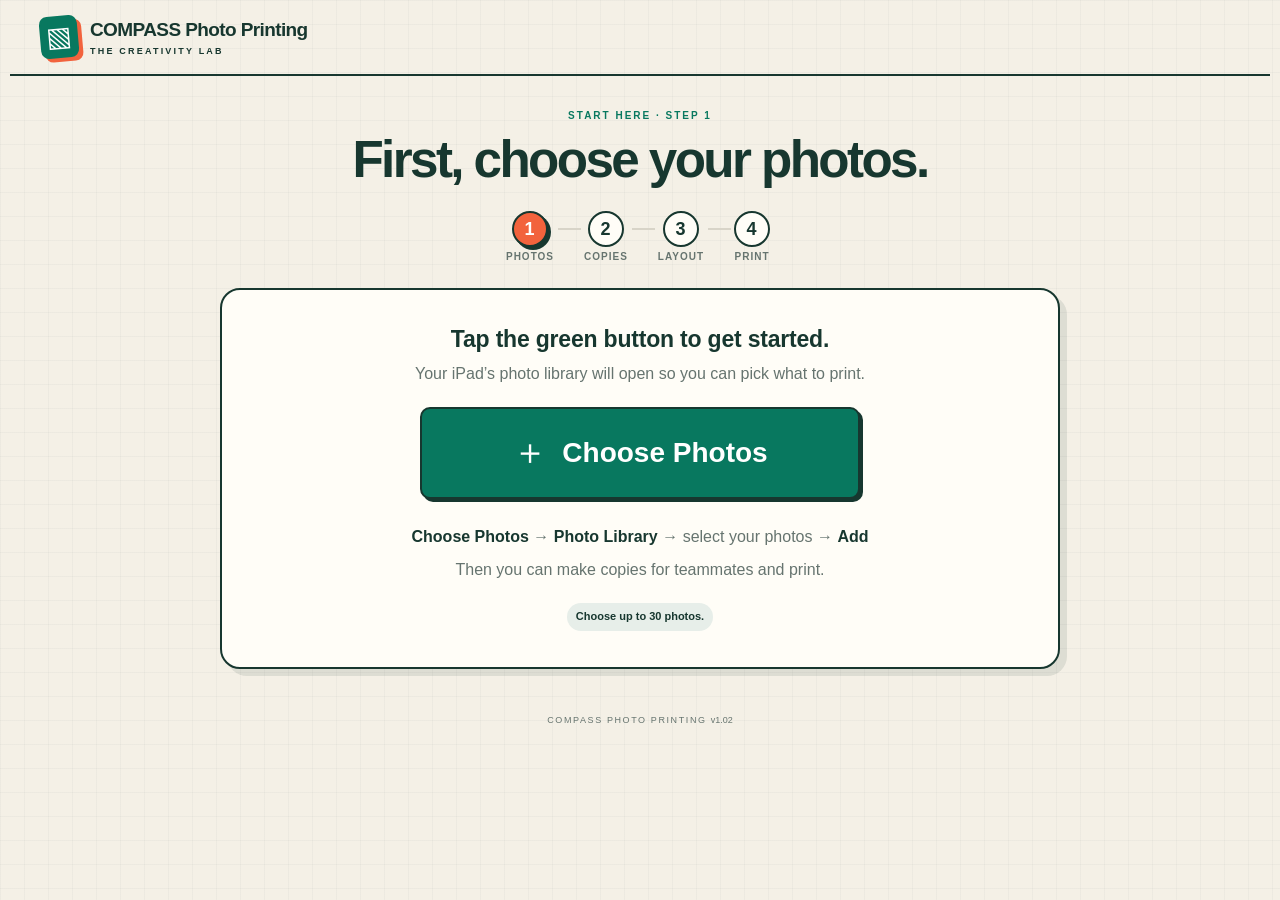
==== commit 1a8bfd59: "feat: Add teammate photo copies and a clear first step - Lead students with one large Choose Photos " ====
--- a/index.html
+++ b/index.html
@@ -10,7 +10,7 @@
     />
     <meta name="apple-mobile-web-app-capable" content="yes" />
     <meta name="apple-mobile-web-app-title" content="COMPASS Photo Printing" />
-    <title>COMPASS Photo Printing · v1.01</title>
+    <title>COMPASS Photo Printing · v1.02</title>
     <link rel="icon" href="icons/icon.svg" type="image/svg+xml" />
     <link rel="apple-touch-icon" href="icons/icon-192.png" />
     <link rel="manifest" href="manifest.webmanifest" />
@@ -22,7 +22,8 @@
       <a class="brand" href="./" aria-label="COMPASS Photo Printing home"
         ><span class="brand-mark" aria-hidden="true">▧</span
         ><span
-          >COMPASS Photo Printing<span class="brand-sub">THE CREATIVITY LAB</span
+          >COMPASS Photo Printing<span class="brand-sub"
+            >THE CREATIVITY LAB</span
           ></span
         ></a
       >
@@ -30,47 +31,83 @@
     <main>
       <section class="intro screen-only">
         <div>
-          <p class="eyebrow">CREATIVITY LAB TOOL</p>
-          <h1>Photos <span aria-hidden="true">→</span> paper.</h1>
-        </div>
-        <ol class="journey" aria-label="Three steps: add photos, choose a layout, then print">
-          <li class="current"><b aria-hidden="true">＋</b><span>Add</span></li>
-          <li><b aria-hidden="true">▦</b><span>Layout</span></li>
-          <li><b aria-hidden="true">↗</b><span>Print</span></li>
+          <p class="eyebrow" id="intro-kicker">START HERE · STEP 1</p>
+          <h1 id="intro-title">First, choose your photos.</h1>
+        </div>
+        <ol
+          class="journey"
+          aria-label="Choose photos, set copies, choose a layout, then print"
+        >
+          <li class="current"><b>1</b><span>Photos</span></li>
+          <li><b>2</b><span>Copies</span></li>
+          <li><b>3</b><span>Layout</span></li>
+          <li><b>4</b><span>Print</span></li>
         </ol>
       </section>
-      <div class="workspace">
+      <section class="photo-picker screen-only" aria-labelledby="picker-title">
+        <div class="picker-copy">
+          <h2 id="picker-title">Tap the green button to get started.</h2>
+          <p id="picker-help">
+            Your iPad’s photo library will open so you can pick what to print.
+          </p>
+        </div>
+        <button
+          id="choose"
+          class="button primary"
+          aria-describedby="picker-help"
+        >
+          <span aria-hidden="true">＋</span
+          ><span id="choose-label">Choose Photos</span>
+        </button>
+        <input id="photo-input" type="file" accept="image/*" multiple hidden />
+        <div id="empty" class="start-help">
+          <p>
+            <strong>Choose Photos</strong> → <strong>Photo Library</strong> →
+            select your photos → <strong>Add</strong>
+          </p>
+          <p>Then you can make copies for teammates and print.</p>
+        </div>
+        <p id="photo-count" class="photo-count">Choose up to 30 photos.</p>
+      </section>
+      <div id="workspace" class="workspace" hidden>
         <aside class="controls screen-only" aria-label="Make your photo sheet">
-          <section class="control-section choose-section">
-            <h2><span class="step">1</span> Add photos</h2>
-            <button id="choose" class="button primary full">
-              <span class="button-icon" aria-hidden="true">＋</span>
-              <span>Choose Photos</span></button
-            ><input
-              id="photo-input"
-              type="file"
-              accept="image/*"
-              multiple
-              hidden
-            />
-            <p id="photo-count" class="photo-count">0 / 30 photos</p>
+          <section
+            class="control-section copies-section"
+            aria-labelledby="copies-title"
+          >
+            <h2 id="copies-title">
+              <span class="step">2</span> Copies for teammates
+            </h2>
+            <p>How many of each photo? Tap <strong>+</strong> to add a copy.</p>
+            <div
+              id="photo-copies"
+              class="photo-copies"
+              role="group"
+              aria-label="Copies of each photo"
+            ></div>
+            <p class="copies-note">
+              One copy for each person, including you. Copies share the same
+              crop.
+            </p>
+            <p id="copies-limit" class="copies-limit" hidden>
+              90 photos to print — lower a copy count to make room.
+            </p>
           </section>
           <section class="control-section">
-            <h2><span class="step">2</span> Photos on each page</h2>
+            <h2><span class="step">3</span> Photos on each page</h2>
             <div
               id="layouts"
               class="layout-options"
               role="group"
               aria-label="Photos per page"
             ></div>
-            <label class="toggle"
-              ><input id="cut-guides" type="checkbox" /><span aria-hidden="true">✂</span
-              ><span>Cut lines</span></label
-            >
           </section>
           <section class="adjust-cue">
             <span class="adjust-icon" aria-hidden="true">↻</span>
-            <span><strong>Tap a photo</strong><small>rotate · zoom · crop</small></span>
+            <span
+              ><strong>Tap a photo</strong
+              ><small>rotate · zoom · crop</small></span
+            >
           </section>
           <button id="reset" class="text-button full" disabled>
             ↺ Clear all
@@ -78,36 +115,13 @@
         </aside>
         <section class="preview-area" aria-label="Print preview">
           <div class="preview-heading screen-only">
-            <h2>Your print preview</h2>
+            <h2>What will print</h2>
             <span id="page-count"></span>
-          </div>
-          <div id="empty" class="empty-state screen-only">
-            <div class="sample-sheet" aria-hidden="true">
-              <div class="sample-photo lavender">
-                <span class="sun"></span><span class="mountain"></span>
-              </div>
-              <div class="sample-photo peach">
-                <span class="flower">✳</span>
-              </div>
-              <div class="sample-photo gold">
-                <span class="scribble">✺</span>
-              </div>
-              <div class="sample-photo mint">
-                <span class="sun"></span><span class="mountain"></span>
-              </div>
-              <div class="sample-photo coral"><span class="flower">✦</span></div>
-              <div class="sample-photo blue"><span class="scribble">◒</span></div>
-              <div class="sample-photo gold"><span class="flower">✿</span></div>
-              <div class="sample-photo lavender"><span class="scribble">⌁</span></div>
-              <div class="sample-photo peach"><span class="flower">●</span></div>
-            </div>
-            <div class="empty-arrow" aria-hidden="true">↖</div>
-            <h2>Choose photos to start</h2>
-            <p>They stay on this iPad.</p>
           </div>
           <div id="pages"></div>
           <p id="preview-note" class="preview-note screen-only" hidden>
-            Tap any photo to adjust it. Blank spaces won’t print.
+            Each photo shown here will print once. Use Copies for teammates to
+            add more.
           </p>
         </section>
       </div>
@@ -148,20 +162,20 @@
         <p id="preparing-hint" class="preparing-hint">Keep this screen open</p>
       </div>
     </div>
-    <footer class="bottom-bar screen-only">
+    <footer id="print-bar" class="bottom-bar screen-only" hidden>
       <div>
         <strong id="ready-label">Let’s make something.</strong
         ><span id="ready-detail">Your next project starts here.</span>
       </div>
       <div class="footer-actions">
         <button id="print" class="button primary" disabled>
-          <span aria-hidden="true">▤</span> Print
+          <span aria-hidden="true">4 · ▤</span> Print
           <span aria-hidden="true">↗</span>
         </button>
       </div>
     </footer>
     <div class="version screen-only">
-      COMPASS PHOTO PRINTING <span>v1.01</span>
+      COMPASS PHOTO PRINTING <span>v1.02</span>
     </div>
     <dialog
       id="editor"
@@ -175,6 +189,41 @@
         </div>
         <button id="done" class="button primary" autofocus>Done ✓</button>
       </div>
+      <div
+        class="editor-copies"
+        role="group"
+        aria-labelledby="editor-copies-title"
+      >
+        <div>
+          <strong id="editor-copies-title">Copies for teammates</strong
+          ><small>All copies use these edits.</small>
+        </div>
+        <div class="copy-stepper">
+          <button
+            id="copies-less"
+            class="button secondary"
+            aria-label="Print one fewer copy"
+          >
+            −
+          </button>
+          <output id="editor-copy-count" aria-label="Number of copies"
+            >1</output
+          >
+          <button
+            id="copies-more"
+            class="button secondary"
+            aria-label="Print one more copy"
+          >
+            +
+          </button>
+        </div>
+      </div>
+      <p
+        id="editor-copy-status"
+        class="editor-copy-status"
+        role="status"
+        aria-live="polite"
+      ></p>
       <p id="editor-help">
         Drag to move. Pinch to zoom. Or use the buttons below.
       </p>
--- a/style_v1.00.css
+++ b/style_v1.00.css
@@ -1,9 +1,5 @@
 :root {
-  font-family:
-    "Avenir Next",
-    Avenir,
-    "Trebuchet MS",
-    sans-serif;
+  font-family: "Avenir Next", Avenir, "Trebuchet MS", sans-serif;
   color: #17372f;
   background: #f4f0e6;
   font-synthesis: none;
@@ -23,8 +19,7 @@
   min-height: 100vh;
   background:
     linear-gradient(90deg, #17372f08 1px, transparent 1px),
-    linear-gradient(#17372f08 1px, transparent 1px),
-    #f4f0e6;
+    linear-gradient(#17372f08 1px, transparent 1px), #f4f0e6;
   background-size: 24px 24px;
 }
 button,
@@ -340,21 +335,7 @@
   opacity: 0.65;
   border-radius: 1px;
 }
-.toggle {
-  display: flex;
-  align-items: center;
-  gap: 8px;
-  min-height: 44px;
-  margin-top: 12px;
-  font-size: 13px;
-  font-weight: 700;
-  cursor: pointer;
-}
-.toggle input {
-  accent-color: var(--accent);
-  width: 18px;
-  height: 18px;
-}
+
 .adjust-cue {
   background: #f9d44a;
   border: 2px solid var(--ink);
@@ -569,13 +550,7 @@
   border-radius: 5px;
   pointer-events: none;
 }
-.cut-guide {
-  position: absolute;
-  pointer-events: none;
-  border: 0;
-  border-color: #a1a1a1;
-  border-style: dashed;
-}
+
 .preview-note {
   text-align: center;
   font-size: 11px;
@@ -950,9 +925,7 @@
   .layout-option {
     font-size: 10px;
   }
-  .toggle {
-    margin-bottom: -10px;
-  }
+
   .preview-area {
     min-height: 520px;
     padding: 18px;
@@ -1051,6 +1024,230 @@
     padding-top: 8px;
   }
 }
+/* The first screen has one action; editing and printing appear only after import. */
+body:not(.has-photos) .intro {
+  flex-direction: column;
+  align-items: center;
+  gap: 24px;
+  text-align: center;
+}
+.intro {
+  gap: 24px;
+}
+.intro h1 {
+  font-size: clamp(2rem, 4vw, 3.4rem);
+  line-height: 1.08;
+}
+.photo-picker {
+  max-width: 840px;
+  margin: 0 auto 28px;
+  padding: 36px;
+  border: 2px solid var(--ink);
+  border-radius: 20px;
+  background: var(--paper);
+  box-shadow: 7px 7px 0 #17372f1a;
+  text-align: center;
+}
+.photo-picker h2 {
+  font-size: 23px;
+  margin-bottom: 8px;
+}
+.photo-picker p {
+  margin-bottom: 20px;
+}
+#choose {
+  width: min(100%, 440px);
+  min-height: 92px;
+  font-size: 28px;
+  font-weight: 800;
+  gap: 14px;
+}
+#choose > span:first-child {
+  font-size: 36px;
+}
+.start-help {
+  margin-top: 25px;
+}
+.start-help p {
+  margin: 8px 0;
+}
+.start-help strong {
+  color: var(--ink);
+}
+.photo-picker .photo-count {
+  margin: 20px auto 0;
+  max-width: 100%;
+  width: fit-content;
+}
+.has-photos .photo-picker {
+  max-width: none;
+  display: grid;
+  grid-template-columns: 1fr auto;
+  align-items: center;
+  gap: 8px 24px;
+  padding: 18px 24px;
+  text-align: left;
+}
+.has-photos .photo-picker h2 {
+  font-size: 18px;
+}
+.has-photos .photo-picker p {
+  margin-bottom: 0;
+  font-size: 13px;
+}
+.has-photos #choose {
+  min-height: 56px;
+  font-size: 18px;
+  width: auto;
+}
+.has-photos #choose > span:first-child {
+  font-size: 24px;
+}
+.has-photos .photo-picker .photo-count {
+  margin: 0;
+  grid-column: 1 / -1;
+}
+.controls {
+  position: static;
+}
+.photo-copies {
+  max-height: 350px;
+  overflow-y: auto;
+  scroll-padding: 8px;
+  padding: 4px;
+  margin: 0 -4px;
+}
+.copy-row {
+  display: flex;
+  align-items: center;
+  gap: 8px;
+  padding: 9px 0;
+  border-bottom: 1px solid var(--line);
+}
+.copy-row:last-child {
+  border-bottom: 0;
+}
+.copy-thumbnail {
+  width: 36px;
+  height: 44px;
+  object-fit: cover;
+  border-radius: 4px;
+  flex-shrink: 0;
+}
+.copy-name {
+  flex: 1;
+  min-width: 0;
+  font-size: 12px;
+}
+.copy-name small {
+  display: block;
+  font-size: 11px;
+  color: var(--muted);
+  margin-top: 3px;
+}
+.copy-stepper {
+  display: flex;
+  align-items: center;
+  gap: 4px;
+  flex-shrink: 0;
+}
+.copy-stepper .button {
+  width: 44px;
+  min-height: 44px;
+  padding: 5px;
+  font-size: 23px;
+}
+.copy-stepper output {
+  min-width: 26px;
+  text-align: center;
+  font-size: 18px;
+  font-weight: 800;
+  font-variant-numeric: tabular-nums;
+}
+.control-section .copies-note {
+  font-size: 12px;
+  margin: 12px 0 0;
+}
+.copies-limit {
+  color: #873713;
+  background: #fff0dd;
+  padding: 10px;
+  border-radius: 8px;
+}
+.editor-copies {
+  display: flex;
+  align-items: center;
+  justify-content: space-between;
+  gap: 12px;
+  background: #e6f1eb;
+  border-radius: 10px;
+  padding: 12px;
+  margin-top: 16px;
+}
+.editor-copies strong {
+  font-size: 14px;
+}
+.editor-copies small {
+  display: block;
+  font-size: 12px;
+  margin-top: 3px;
+}
+.editor-copy-status {
+  font-size: 12px;
+  margin: 8px 0;
+}
+.editor-copy-status:empty {
+  display: none;
+}
+@media (max-width: 760px) {
+  .intro {
+    flex-direction: column;
+    align-items: flex-start;
+    gap: 18px;
+  }
+  .intro .eyebrow {
+    display: block;
+  }
+  .journey {
+    gap: 22px;
+  }
+  .journey span {
+    display: block;
+    font-size: 9px;
+  }
+  .photo-picker {
+    padding: 24px 18px;
+  }
+  .photo-picker h2 {
+    font-size: 20px;
+  }
+  #choose {
+    min-height: 84px;
+    font-size: 25px;
+  }
+  .has-photos .photo-picker {
+    grid-template-columns: 1fr;
+    padding: 18px;
+    gap: 12px;
+  }
+  .has-photos #choose {
+    width: 100%;
+  }
+  .copy-row {
+    gap: 12px;
+  }
+  .editor-copies {
+    gap: 6px;
+    padding: 10px;
+  }
+  .editor-copies strong {
+    font-size: 12px;
+  }
+  .editor-copies small {
+    font-size: 11px;
+  }
+}
+
 @page {
   size: letter portrait;
   margin: 0;
@@ -1119,7 +1316,4 @@
   .photo-frame img {
     visibility: visible;
   }
-  .cut-guide {
-    border-color: #888;
-  }
-}
+}
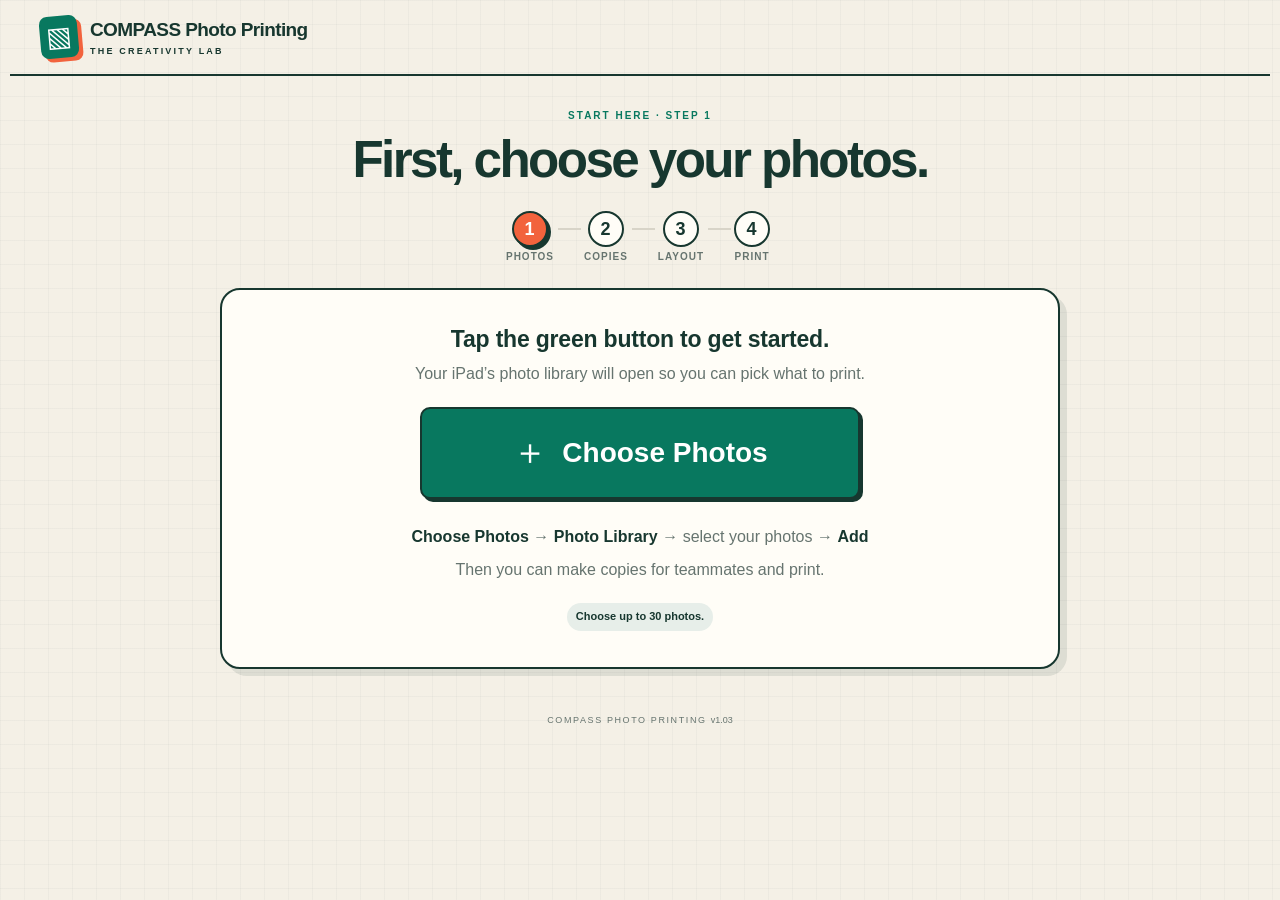
==== commit fed16eb6: "Add local Save PDF fallback for iPad photo sheets (v1.03)" ====
--- a/index.html
+++ b/index.html
@@ -10,7 +10,7 @@
     />
     <meta name="apple-mobile-web-app-capable" content="yes" />
     <meta name="apple-mobile-web-app-title" content="COMPASS Photo Printing" />
-    <title>COMPASS Photo Printing · v1.02</title>
+    <title>COMPASS Photo Printing · v1.03</title>
     <link rel="icon" href="icons/icon.svg" type="image/svg+xml" />
     <link rel="apple-touch-icon" href="icons/icon-192.png" />
     <link rel="manifest" href="manifest.webmanifest" />
@@ -168,6 +168,8 @@
         ><span id="ready-detail">Your next project starts here.</span>
       </div>
       <div class="footer-actions">
+        <button id="save-pdf" class="button secondary" disabled>Save PDF</button>
+        <a id="pdf-download" class="button secondary" hidden>Download PDF</a>
         <button id="print" class="button primary" disabled>
           <span aria-hidden="true">4 · ▤</span> Print
           <span aria-hidden="true">↗</span>
@@ -175,7 +177,7 @@
       </div>
     </footer>
     <div class="version screen-only">
-      COMPASS PHOTO PRINTING <span>v1.02</span>
+      COMPASS PHOTO PRINTING <span>v1.03</span>
     </div>
     <dialog
       id="editor"
--- a/style_v1.00.css
+++ b/style_v1.00.css
@@ -1317,3 +1317,7 @@
     visibility: visible;
   }
 }
+
+/* Keep both export routes reachable on smaller iPad screens. */
+.footer-actions { flex-wrap: wrap; }
+#pdf-download { text-decoration: none; }
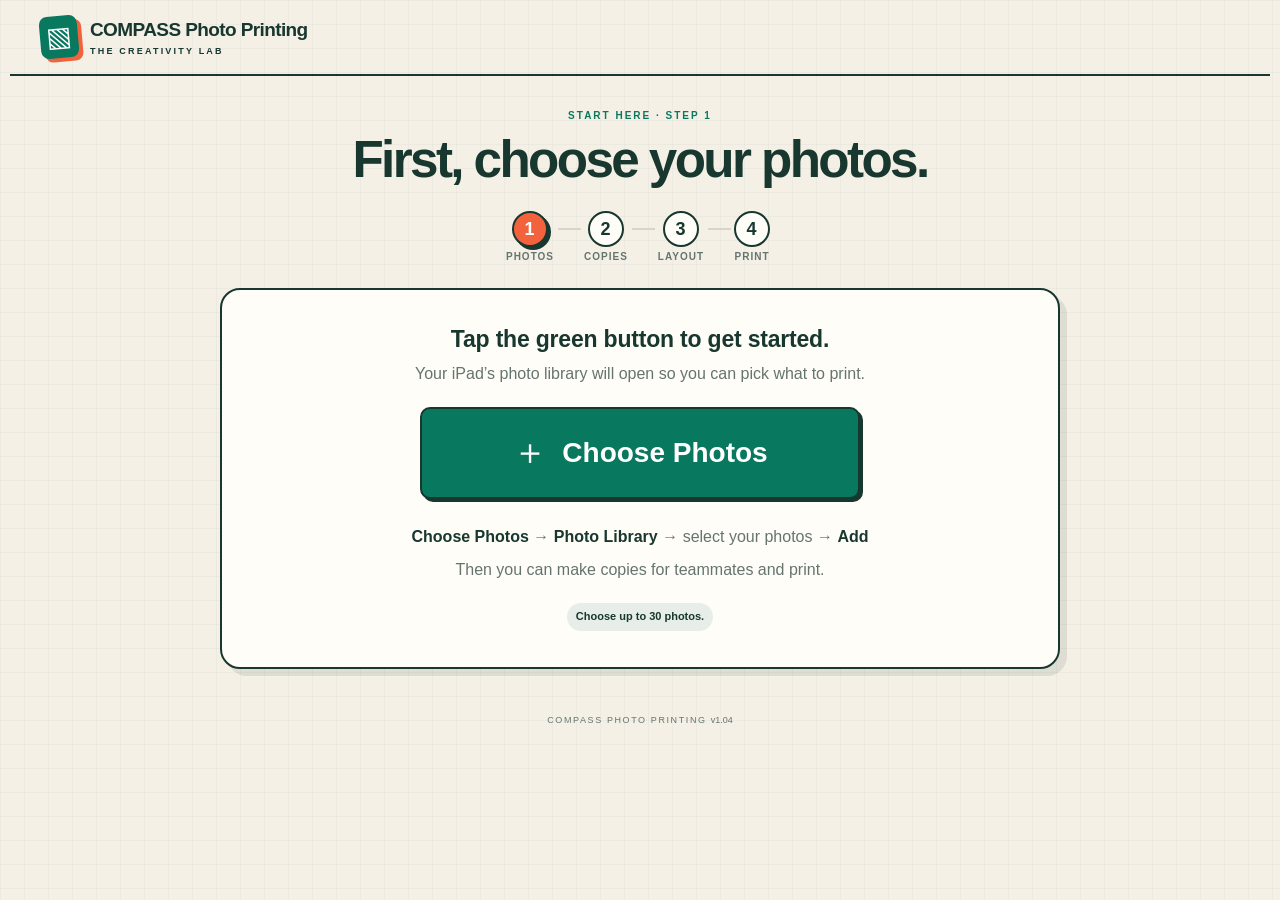
==== commit 42d0f978: "Add native PDF sharing and print recovery guidance in v1.04" ====
--- a/index.html
+++ b/index.html
@@ -10,7 +10,7 @@
     />
     <meta name="apple-mobile-web-app-capable" content="yes" />
     <meta name="apple-mobile-web-app-title" content="COMPASS Photo Printing" />
-    <title>COMPASS Photo Printing · v1.03</title>
+    <title>COMPASS Photo Printing · v1.04</title>
     <link rel="icon" href="icons/icon.svg" type="image/svg+xml" />
     <link rel="apple-touch-icon" href="icons/icon-192.png" />
     <link rel="manifest" href="manifest.webmanifest" />
@@ -119,6 +119,7 @@
             <span id="page-count"></span>
           </div>
           <div id="pages"></div>
+          <p class="preview-note screen-only">If Print does not open, tap Save PDF. Then use Share PDF or Download PDF to save or print from Files.</p>
           <p id="preview-note" class="preview-note screen-only" hidden>
             Each photo shown here will print once. Use Copies for teammates to
             add more.
@@ -169,6 +170,7 @@
       </div>
       <div class="footer-actions">
         <button id="save-pdf" class="button secondary" disabled>Save PDF</button>
+        <button id="share-pdf" class="button secondary" hidden>Share PDF</button>
         <a id="pdf-download" class="button secondary" hidden>Download PDF</a>
         <button id="print" class="button primary" disabled>
           <span aria-hidden="true">4 · ▤</span> Print
@@ -177,7 +179,7 @@
       </div>
     </footer>
     <div class="version screen-only">
-      COMPASS PHOTO PRINTING <span>v1.03</span>
+      COMPASS PHOTO PRINTING <span>v1.04</span>
     </div>
     <dialog
       id="editor"
